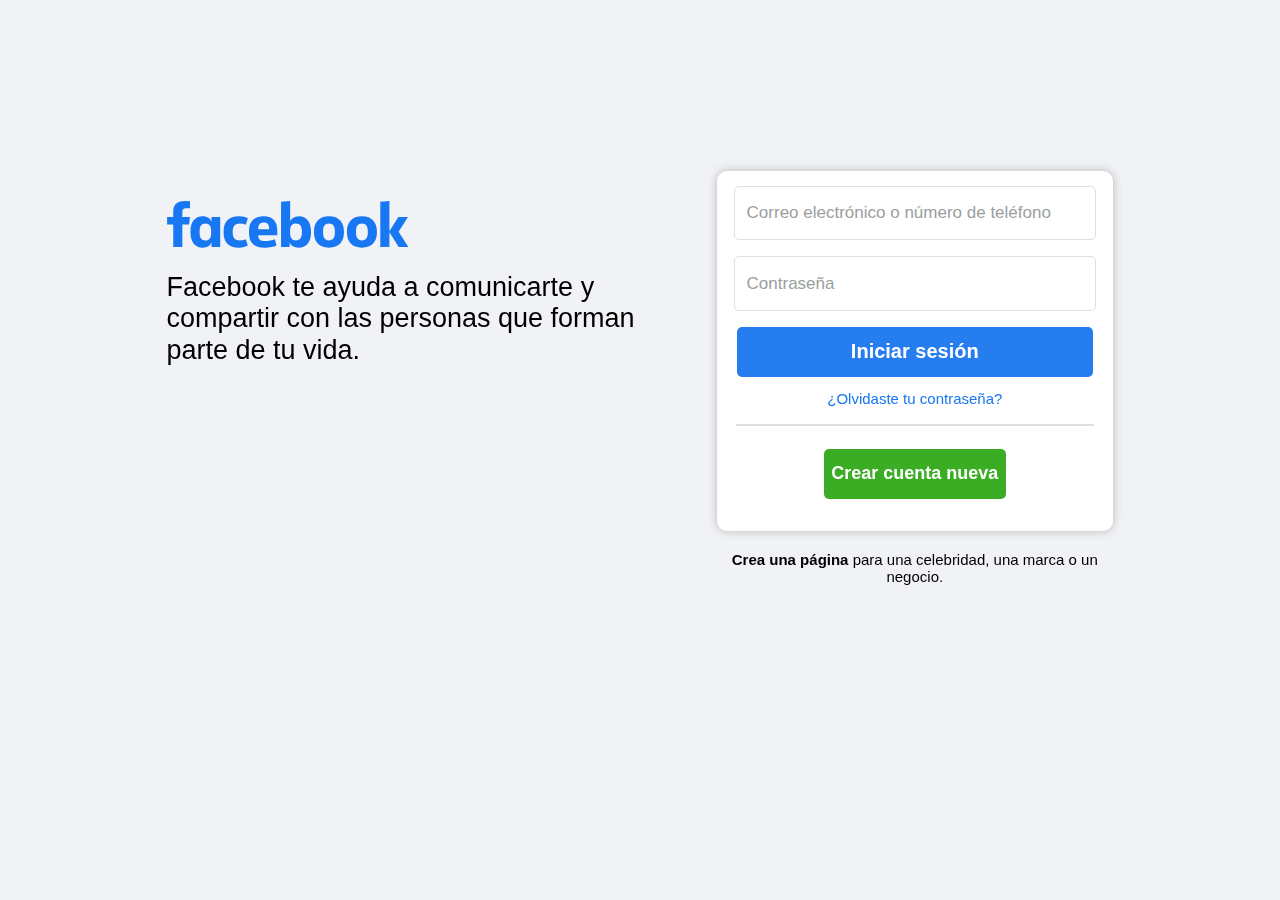
==== index.html @ a738d40e "primer commit facebook" ====
<!DOCTYPE html>
<html lang="es">
<head>
    <meta charset="UTF-8">
    <title>Facebook - Inicia sesión o regístrate</title>
    <link rel="stylesheet" href="css/Normalize-v8.0.1.css">
    <link rel="stylesheet" href="css/estilos.css">
    <link rel="stylesheet" href="css/estilos-modal.css">
</head>
<body>
    <div class="home">
        <div class="fijo" id="contenedorImgDesc">
            <div class="img">
                <img src="images/FACEBOOK.svg" alt="Facebook">
            </div>
            <div class="descripción">
                <h2>
                    Facebook te ayuda a comunicarte y compartir con las personas que forman parte de tu vida.
                </h2>
            </div>
        </div>
        <div class="fijo" id="contenedorForm">
            <form id="formInicio">
                <input id="text" type="text" placeholder="Correo electrónico o número de teléfono">
                <input id="pass" type="password" placeholder="Contraseña">
                <input id="iniciarSesión" type="submit" value="Iniciar sesión">
                <div class="contenedorA">
                    <a href="https://www.facebook.com/login/identify/?ctx=recover&ars=facebook_login&from_login_screen=0">¿Olvidaste tu contraseña?</a>
                </div>
                <hr>
                <input id="crearCuenta" type="button" value="Crear cuenta nueva">
            </form>
            <div class="contenedorP">   
                <p><a href="https://www.facebook.com/pages/create/?ref_type=registration_form">Crea una página</a> para una celebridad, una marca o un negocio.</p>
            </div>
        </div>
        
        <!--Ventana modal-->

        <div class="content_modal">
            <div class="modal">
                <div class="content_titulo">
                    <h1>Registrarte</h1>
                    <div class="content_close_img" id="close-image">
                        <img src="images/close-image.png" alt="img-X">
                    </div>
                    <p>Es rápido y fácil.</p>
                </div>
                <form id="formModal" method="dialog">
                    <div class="content_inputs_form">
                        <input id="nombre" type="text" placeholder="Nombre">
                        <input id="apellido" type="text" placeholder="Apellido">
                        <input id="cel-o-correo" type="text" placeholder="Número de celular o correo electrónico">
                        <input id="password" type="password" placeholder="Contraseña nueva">
                    </div>
                    <div class="content_label">
                        <p>Fecha de nacimiento</p>
                        <img src="images/signo-de-pregunta.png" alt="img-?"> 
                    </div>
                    <div >
                        <select class="selectFecha" name="dia" id="dia">
                        <option>1</option>
                        <option>2</option>
                        <option>3</option>
                        <option>4</option>
                        <option>5</option>
                        <option>6</option>
                        <option>7</option>
                        <option>8</option>
                        <option>9</option>
                        <option>10</option>
                        <option>11</option>
                        <option>12</option>
                        <option>13</option>
                        <option>14</option>
                        <option>15</option>
                        <option>16</option>
                        <option>17</option>
                        <option>18</option>
                        <option>19</option>
                        <option>20</option>
                        <option>21</option>
                        <option>22</option>
                        <option>23</option>
                        <option>24</option>
                        <option>25</option>
                        <option>26</option>
                        <option>27</option>
                        <option>28</option>
                        <option>29</option>
                        <option>30</option>
                        <option>31</option>
                        </select>
                        <select class="selectFecha" name="mes" id="mes">}
                        <option>Enero</option>
                        <option>Febrero</option>
                        <option>Marzo</option>
                        <option>Abril</option>
                        <option>Mayo</option>
                        <option>Junio</option>
                        <option>Julio</option>
                        <option>Agosto</option>
                        <option>Septiembre</option>
                        <option>Octubre</option>
                        <option>Noviembre</option>
                        <option>Diciembre</option>
                        </select>
                        <select class="selectFecha" name="año" id="año">
                        <option>2022</option>
                        <option>2021</option>
                        <option>2020</option>
                        <option>2019</option>
                        <option>2018</option>
                        <option>2017</option>
                        <option>2016</option>
                        <option>2015</option>
                        <option>2014</option>
                        <option>2013</option>
                        <option>2012</option>
                        <option>2011</option>
                        <option>2010</option>
                        <option>2009</option>
                        <option>2008</option>
                        <option>2007</option>
                        <option>2006</option>
                        <option>2005</option>
                        <option>2004</option>
                        <option>2003</option>
                        <option>2002</option>
                        <option>2001</option>
                        <option>2000</option>
                        <option>1999</option>
                        <option>1998</option>
                        <option>1997</option>
                        <option>1996</option>
                        <option>1995</option>
                        <option>1994</option>
                        <option>1993</option>
                        <option>1992</option>
                        <option>1991</option>
                        <option>1990</option>
                        </select>
                    </div>
                    <div class="content_label">
                        <p>Sexo</p>
                        <img src="images/signo-de-pregunta.png" alt="img-?">
                    </div>
                    <div class="orientacion_sexual">
                        <span class="radioButton" id="radio_mujer">
                            <label for="mujer">Mujer</label>
                            <input type="radio" name="input_radio" id="mujer">
                        </span>
                        <span class="radioButton" id="radio_hombre">
                            <label for="hombre">Hombre</label>
                            <input type="radio" name="input_radio" id="hombre">
                        </span>
                        <span class="radioButton" id="radio_personalizado">
                            <label for="personalizado">Personalizado</label>
                            <input type="radio" name="input_radio" id="personalizado">
                        </span>
                    </div>
                    <div class="content_personalizado">
                        <div class="content_pronombre">
                            <select id="pronombre">
                                <option value="">Femenino: "Salúdala por su cumpleaños"</option>
                                <option value="">Masculino: "Salúdalo por su cumpleaños"</option>
                                <option value="">Neutro: "Salúdalo(a) por su cumpleaños"</option>
                            </select>
                        </div>
                        <div class="content_p">
                            <p>Tu pronombre será visible para todos.</p>
                        </div>
                        <div class="content_genero_opcional">
                            <input id="genero-opcional" type="text" placeholder="Género (Opcional)">
                        </div>
                    </div>
                    <div class="content_letra">
                        <p class="letra_chica">Es posible que las personas que usan nuestro servicio hayan subido tu información de 
                        contacto a Facebook. <a href="">Obtén más información.</a></p>
                    </div>
                    <div class="content_letra">
                        <p class="letra_chica">Al hacer clic en "Registrarte", aceptas nuestras <a href="">Condiciones</a>, la 
                        <a href="">Politica de datos</a> y la <a href="">Política de cookies</a>. Es posible que te enviemos 
                        notificaciones por SMS, que puedes desactivar cuando quieras.</p>
                    </div>
                    <div>
                        <input type="submit" value="Registrarse">
                    </div>
                </form>
            </div>
        </div>
        </div>
    <script src="js/modal.js"></script>
</body>
</html>
---- css/estilos.css ----
body{
    background-color: #f0f2f5;
}

.home {
    height: 600px;
    position: relative;
}

.fijo {
    position: fixed;
}

#contenedorImgDesc {
    width: 475px;
    height: 200px;
    margin-top: 20px;
    top: 180px;
    left: 13%;
}

#contenedorForm{
    width: 396px;
    height: 450px;
    top: 19%;
    left: 56%;
}

.img{
    width: 301px;
    height: 106px;
    position: absolute;
    top: -29px;
    left: -29px;
}

.descripción{
    position: absolute;
    top: 25%;
}

.descripción h2 {
    font-weight: 100;
    font-family: Helvetica, Arial, sans-serif;
    font-size: 27px;
}

#formInicio{
    background-color: #FFFFFF;
    height: 80%;
    border-radius: 10px;
    text-align: center;
    box-shadow: 0px 0px 10px rgb(184, 183, 183);
}

#text, #pass, #iniciarSesión, #crearCuenta {
    width: 90%;
    height: 14%;
    margin-top: 15px;
    margin-right: 15px;
    margin-left: 15px;
    margin-bottom: 1px;
    border-radius: 5px;
    border: solid;
    border-width: 1px;
    border-color: #dddfe2;
}

#text, #pass{
    text-indent: 10px;
    font-family: Helvetica, Arial, sans-serif;
    font-size: 17px;
}

#text::placeholder, #pass::placeholder {
    color: #9b9e9e;
}

#iniciarSesión{
    background-color: #267df0;
    border: none;
    font-family: Helvetica, Arial, sans-serif;
    font-size: 20px;
    font-weight: bold;
    color: #FFFFFF;
}

#iniciarSesión:hover{
    background-color: #166fe5;
    cursor: pointer;
}

#crearCuenta{
    width: 46%;
    background-color: #3bad24;
    border: none;
    font-family: Helvetica, Arial, sans-serif;
    font-size: 18px;
    font-weight: bold;
    color: #FFFFFF;
}

#crearCuenta:hover{
    background-color: #36a420;
    cursor: pointer;
}

.contenedorA{
    margin-top: 12px;
    margin-bottom: 15px;
    color: #1877f2;
}

.contenedorA a {
    color: #1877f2;
    font-family: Helvetica, Arial, sans-serif;
    font-size: 15px;
    text-decoration: none;
}

hr {
    width: 90%;
    border: solid;
    border-color: #dddfe2;
    border-width: 1px;
}

.contenedorP{
    font-family: Helvetica, Arial, sans-serif;
    margin-top: 20px;
    font-size: 15px;
}

.contenedorP a{
    color: #000000;
    font-family: Helvetica, Arial, sans-serif;
    font-weight: bold;
    text-decoration: none;
}

.contenedorP p{
    margin: auto;
    text-align: center;
}
---- css/estilos-modal.css ----
.content_modal {
    width: auto;
    height: 900px;
    position: relative;
    background-color: rgba(255, 255, 255, 0.8);
    display: none;
}


.modal {
    width: 430px;
    border: none;
    border-radius: 10px;
    box-shadow: 0px 0px 10px rgb(184, 183, 183);
    padding: 0;
    position: absolute;
    left: 0;
    right: 0;
    top: 65px;
    display: block;
    margin-left: auto;
    margin-right: auto;
    background-color: #ffffff;
}

.content_titulo{
    padding: 16px;
}

.content_close_img {
    display: inline;
    position: absolute;
    left: 92%;
}

.content_titulo p {
    margin: 0px;
    font-family: SFProText-Regular, Helvetica, Arial, sans-serif;
    font-size: 15px;
    color: #606770
}

.content_titulo h1 {
    margin: 0px;
    display: inline-block;
    font-family: Helvetica, Arial, sans-serif;
}

#formModal {
    padding: 17px;
    border-top: 1px solid #dadde1;
}

#nombre, #apellido {
    display: inline-block;
    width: 42%;
    padding: 11px;
    text-indent: 10px;
    font-family: Helvetica, Arial, sans-serif;
    font-size: 15px;
    border-radius: 5px;
    border: solid;
    border-width: 1px;
    border-color: #dddfe2;
}

#cel-o-correo, #password, #genero-opcional {
    display: block;
    box-sizing: border-box;
    width: 100%;
    padding: 11px;
    text-indent: 10px;
    font-family: Helvetica, Arial, sans-serif;
    font-size: 15px;
    border-radius: 5px;
    border: solid;
    border-width: 1px;
    border-color: #dddfe2;
}

.content_label p {
    display: inline-block;
}

.selectFecha {
    display: inline-block;
    width: 30%;
    padding: 11px;
    text-indent: 10px;
    font-family: Helvetica, Arial, sans-serif;
    font-size: 15px;
    border-radius: 5px;
    border: solid;
    border-width: 1px;
    border-color: #dddfe2;    
}

.orientacion_sexual {
    height: 50px;
    position: relative;
}



.radioButton {
    padding: 11px;
    border: 1px solid grey;
    border-radius: 5px;
    margin: 5px;
}

#radio_mujer {
    position: absolute;
    left: 2%;
}

#radio_hombre {
    position: absolute;
    left: 30%;
}

#radio_personalizado {
    position: absolute;
    left: 60%;
}

#pronombre {
    width: 100%;
    margin: 10px 0px 10px 0px;
    padding: 11px;
    text-indent: 10px;
    font-family: Helvetica, Arial, sans-serif;
    font-size: 15px;
    border-radius: 5px;
    border: solid;
    border-width: 1px;
    border-color: #dddfe2;
}

.letra_chica {
    font-family: inherit;
    font-size: 12px;
    display: inline;
}
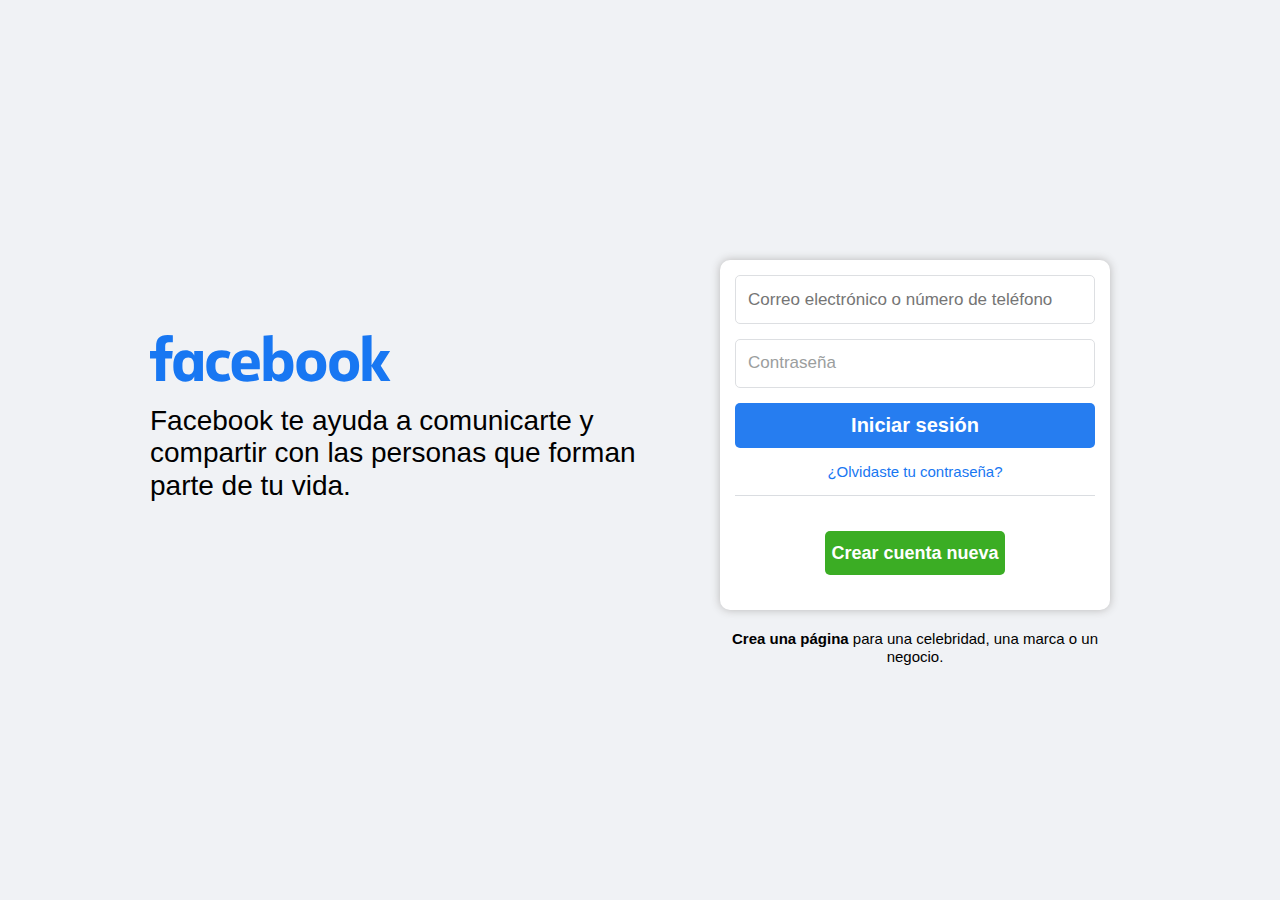
==== commit 5c940f76: "aplicando mejores prácticas" ====
--- a/index.html
+++ b/index.html
@@ -1,13 +1,52 @@
 <!DOCTYPE html>
-<html lang="es">
+<html lang="es-ES">
 <head>
     <meta charset="UTF-8">
+    <meta name="viewport" content="width=device-width, initial-scale=1.0" />
     <title>Facebook - Inicia sesión o regístrate</title>
+    <!--Link normalize-->
     <link rel="stylesheet" href="css/Normalize-v8.0.1.css">
-    <link rel="stylesheet" href="css/estilos.css">
-    <link rel="stylesheet" href="css/estilos-modal.css">
+    <!--Links estilos home-->
+    <link rel="stylesheet" href="./css/home/container-main/container-main.css">
+    <link rel="stylesheet" href="./css/home/main-section/main-section.css">
+    <link rel="stylesheet" href="./css/home/section-eslogan/section-eslogan.css">
+    <link rel="stylesheet" href="./css/home/section-form/section-form.css">
+    <link rel="stylesheet" href="./css/home/form-login/form-login.css">
+    <link rel="stylesheet" href="./css/home/botones-login/botones-login.css">
+    <link rel="stylesheet" href="./css/home/recuperar-contraseña/recuperar-contraseña.css">
+    <link rel="stylesheet" href="./css/home/linea-divisoria/linea-divisoria.css">    
+    <link rel="stylesheet" href="./css/home/eslogan-form/eslogan-form.css">
 </head>
 <body>
+    <div class="container-main">
+        <main class="main__section">
+            <section class="section__eslogan">
+                <div class="eslogan__imagen">
+                    <img src="./img/FACEBOOK.svg" alt="Logo facebook">
+                </div>
+                <div class="eslogan__texto">
+                    <p>Facebook te ayuda a comunicarte y compartir con las personas que forman parte de tu vida.</p>
+                </div>
+            </section>
+            <section class="section__form">
+                <form class="form__login">
+                    <input class="login__email" type="email" placeholder="Correo electrónico o número de teléfono">
+                    <input class="login__password" type="password" placeholder="Contraseña">
+                    <input class="login__iniciar-sesion" type="submit" value="Iniciar sesión">
+                    <a class="login__link-olvidaste-contraseña" href="#">¿Olvidaste tu contraseña?</a>
+                    <div class="linea-divisoria"></div>
+                    <button class="login__crear-cuenta-nueva">Crear cuenta nueva</button>
+                </form>
+                <div class="form__eslogan-form">
+                    <p class="eslogan-form__texto"><a class="eslogan-form__link-crea-página" href="">Crea una página</a> para una celebridad, una marca o un negocio.</p>
+                </div>
+            </section>
+        </main>
+    </div>
+
+
+
+    <!--
     <div class="home">
         <div class="fijo" id="contenedorImgDesc">
             <div class="img">
@@ -34,9 +73,9 @@
                 <p><a href="https://www.facebook.com/pages/create/?ref_type=registration_form">Crea una página</a> para una celebridad, una marca o un negocio.</p>
             </div>
         </div>
-        
+        -->
         <!--Ventana modal-->
-
+        <!--
         <div class="content_modal">
             <div class="modal">
                 <div class="content_titulo">
@@ -189,7 +228,7 @@
                 </form>
             </div>
         </div>
-        </div>
-    <script src="js/modal.js"></script>
+    </div>
+    <script src="js/modal.js"></script>-->
 </body>
 </html>--- a/css/home/container-main/container-main.css
+++ b/css/home/container-main/container-main.css
@@ -0,0 +1,6 @@
+.container-main {
+    background-color: #f0f2f5;
+    height: 100vh;
+    display: flex;
+    align-items: center;
+}--- a/css/home/main-section/main-section.css
+++ b/css/home/main-section/main-section.css
@@ -0,0 +1,6 @@
+.main__section {
+    display: flex;
+    justify-content: center;
+    width: 100%;
+    box-sizing: border-box;
+}--- a/css/home/section-eslogan/section-eslogan.css
+++ b/css/home/section-eslogan/section-eslogan.css
@@ -0,0 +1,25 @@
+.section__eslogan {
+    display: flex;
+    flex-direction: column;
+    align-items: flex-start; 
+    width: 500px;
+    height: 200px;
+    margin: 100px 70px 0 45px;
+}
+
+.eslogan__imagen {
+    width: 300px;
+    height: 100px;
+    margin: -30px;
+}
+
+.eslogan__texto {
+    font-weight: 100;
+    font-family: Helvetica, Arial, sans-serif;
+    font-size: 28px;
+    margin: 30px 0 30px 0;
+}
+
+.eslogan__texto p {
+    margin: 0px;
+}--- a/css/home/section-form/section-form.css
+++ b/css/home/section-form/section-form.css
@@ -0,0 +1,7 @@
+.section__form {
+    display: flex;
+    flex-direction: column;
+    align-items: center;
+    width: 390px;
+    margin: 25px 65px 0 0;
+}--- a/css/home/form-login/form-login.css
+++ b/css/home/form-login/form-login.css
@@ -0,0 +1,11 @@
+.form__login {
+    display: flex;
+    flex-direction: column;
+    padding: 15px;
+    width: 360px;
+    height: 320px;
+    background-color: #FFFFFF;
+    border-radius: 10px;
+    text-align: center;
+    box-shadow: 0px 0px 10px rgb(184, 183, 183);
+}--- a/css/home/botones-login/botones-login.css
+++ b/css/home/botones-login/botones-login.css
@@ -0,0 +1,48 @@
+.login__email, .login__password {
+    height: 14%;
+    margin-bottom: 15px;
+    border: 1px solid #dddfe2;
+    border-radius: 5px;
+    text-indent: 10px;
+    font-family: Helvetica, Arial, sans-serif;
+    font-size: 17px;
+}
+
+.login__email, .login__password::placeholder{
+    color: #9b9e9e;
+}
+
+.login__iniciar-sesion {
+    height: 14%;
+    margin-bottom: 15px;
+    background-color: #267df0;
+    border: none;
+    border-radius: 5px;
+    font-family: Helvetica, Arial, sans-serif;  
+    font-size: 20px;
+    font-weight: bold;
+    color: #FFFFFF;
+}
+
+.login__iniciar-sesion:hover {
+    background-color: #166fe5;
+    cursor: pointer;
+}
+
+.login__crear-cuenta-nueva {
+    height: 14%;
+    width: 50%;
+    margin: auto;
+    background-color: #3bad24;
+    border: none;
+    border-radius: 5px;
+    font-family: Helvetica, Arial, sans-serif;
+    font-size: 18px;
+    font-weight: bold;
+    color: #FFFFFF;
+}
+
+.login__crear-cuenta-nueva:hover {
+    background-color: #36a420;
+    cursor: pointer;
+}--- a/css/home/recuperar-contraseña/recuperar-contraseña.css
+++ b/css/home/recuperar-contraseña/recuperar-contraseña.css
@@ -0,0 +1,11 @@
+.login__link-olvidaste-contraseña {
+    color: #1877f2;
+    text-decoration: none;
+    font-family: Helvetica, Arial, sans-serif;
+    font-size: 15px;
+    margin-bottom: 15px;
+}
+
+.login__link-olvidaste-contraseña:hover {
+    text-decoration: underline;
+}--- a/css/home/linea-divisoria/linea-divisoria.css
+++ b/css/home/linea-divisoria/linea-divisoria.css
@@ -0,0 +1,4 @@
+.linea-divisoria {
+    border-bottom: 0.5px solid #dadde1;
+    margin-bottom: 15px;
+}--- a/css/home/eslogan-form/eslogan-form.css
+++ b/css/home/eslogan-form/eslogan-form.css
@@ -0,0 +1,22 @@
+.form__eslogan-form {
+    font-family: Helvetica, Arial, sans-serif;
+    margin-top: 20px;
+    font-size: 15px;
+}
+
+.eslogan-form__link-crea-página {
+    color: #000000;
+    font-family: Helvetica, Arial, sans-serif;
+    font-weight: 600;
+    text-decoration: none;
+}
+
+.eslogan-form__link-crea-página:hover {
+    text-decoration: underline;
+    text-decoration-thickness: 1px; /*Establece el grosor del subrayado*/
+}
+
+.eslogan-form__texto {
+    margin: auto;
+    text-align: center;
+}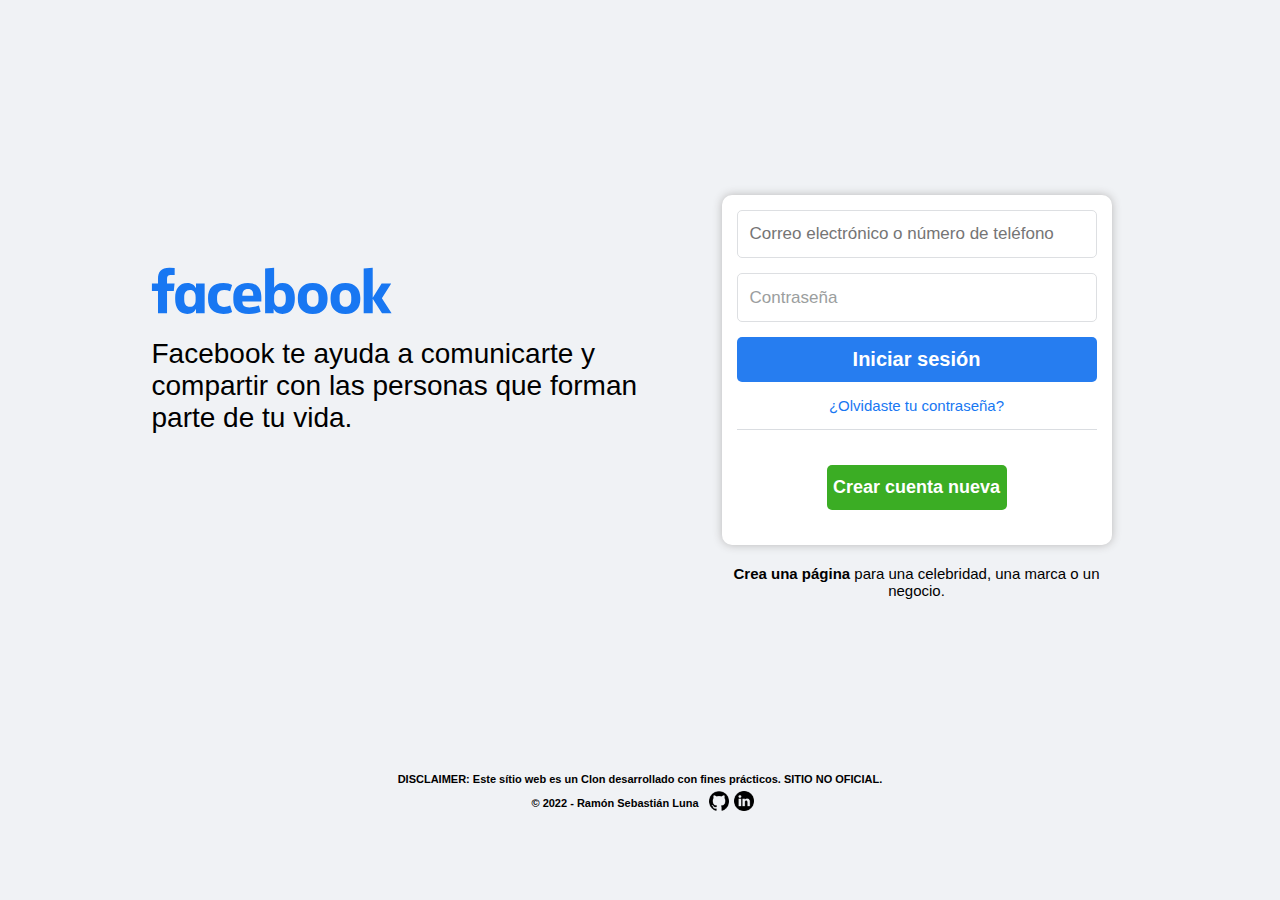
==== commit 2345adf4: "disclaimer-section" ====
--- a/index.html
+++ b/index.html
@@ -16,6 +16,7 @@
     <link rel="stylesheet" href="./css/home/recuperar-contraseña/recuperar-contraseña.css">
     <link rel="stylesheet" href="./css/home/linea-divisoria/linea-divisoria.css">    
     <link rel="stylesheet" href="./css/home/eslogan-form/eslogan-form.css">
+    <link rel="stylesheet" href="./css/home/disclaimer-section/disclaimer-section.css">
 </head>
 <body>
     <div class="container-main">
@@ -42,6 +43,20 @@
                 </div>
             </section>
         </main>
+        <section class="disclaimer__section">
+            <div class="section__disclaimer">
+                <p class="disclaimer__texto">DISCLAIMER: Este sítio web es un Clon desarrollado con fines prácticos. SITIO NO OFICIAL.</p>
+            </div> 
+            <div class="section__firma">
+                <p class="firma__texto">© 2022 - Ramón Sebastián Luna</p>
+                <a class="firma__logo-red-social" href="https://github.com/ramonsebastianluna" target="_blank">
+                    <img class="logo-red-social__github" src="./img/github.png" alt="logo-github">
+                </a>
+                <a class="firma__logo-red-social" href="https://www.linkedin.com/in/ramonsebastianluna/" target="_blank">
+                    <img class="logo-red-social__linkedin" src="./img/linkedin.png" alt="logo-linkedin">
+                </a>
+            </div>
+        </section>   
     </div>
 
 
--- a/css/home/container-main/container-main.css
+++ b/css/home/container-main/container-main.css
@@ -2,5 +2,6 @@
     background-color: #f0f2f5;
     height: 100vh;
     display: flex;
-    align-items: center;
+    flex-direction: column;
+    justify-content: space-around;
 }--- a/css/home/section-eslogan/section-eslogan.css
+++ b/css/home/section-eslogan/section-eslogan.css
@@ -4,7 +4,7 @@
     align-items: flex-start; 
     width: 500px;
     height: 200px;
-    margin: 100px 70px 0 45px;
+    margin: 183px 70px 0 30px;
 }
 
 .eslogan__imagen {
--- a/css/home/section-form/section-form.css
+++ b/css/home/section-form/section-form.css
@@ -3,5 +3,5 @@
     flex-direction: column;
     align-items: center;
     width: 390px;
-    margin: 25px 65px 0 0;
+    margin: 110px 47px 0 0;
 }--- a/css/home/disclaimer-section/disclaimer-section.css
+++ b/css/home/disclaimer-section/disclaimer-section.css
@@ -0,0 +1,33 @@
+.section__disclaimer {
+    text-align: center;
+}
+
+.section__firma {
+    display: flex;
+    justify-content: center;
+    align-items: center;
+}
+
+.disclaimer__texto, .firma__texto {
+    font-family: 'Open Sans', sans-serif;
+    font-size: 11px;
+    font-weight: bold;
+    color: #000000;
+    margin: 5px;
+}
+
+.firma__logo-red-social {
+    text-decoration: none;
+}
+
+.logo-red-social__github {
+    width: 20px;
+    height: 20px;
+    margin-left: 5px;
+    margin-right: 5px;
+}
+
+.logo-red-social__linkedin {
+    width: 20px;
+    height: 20px;
+}